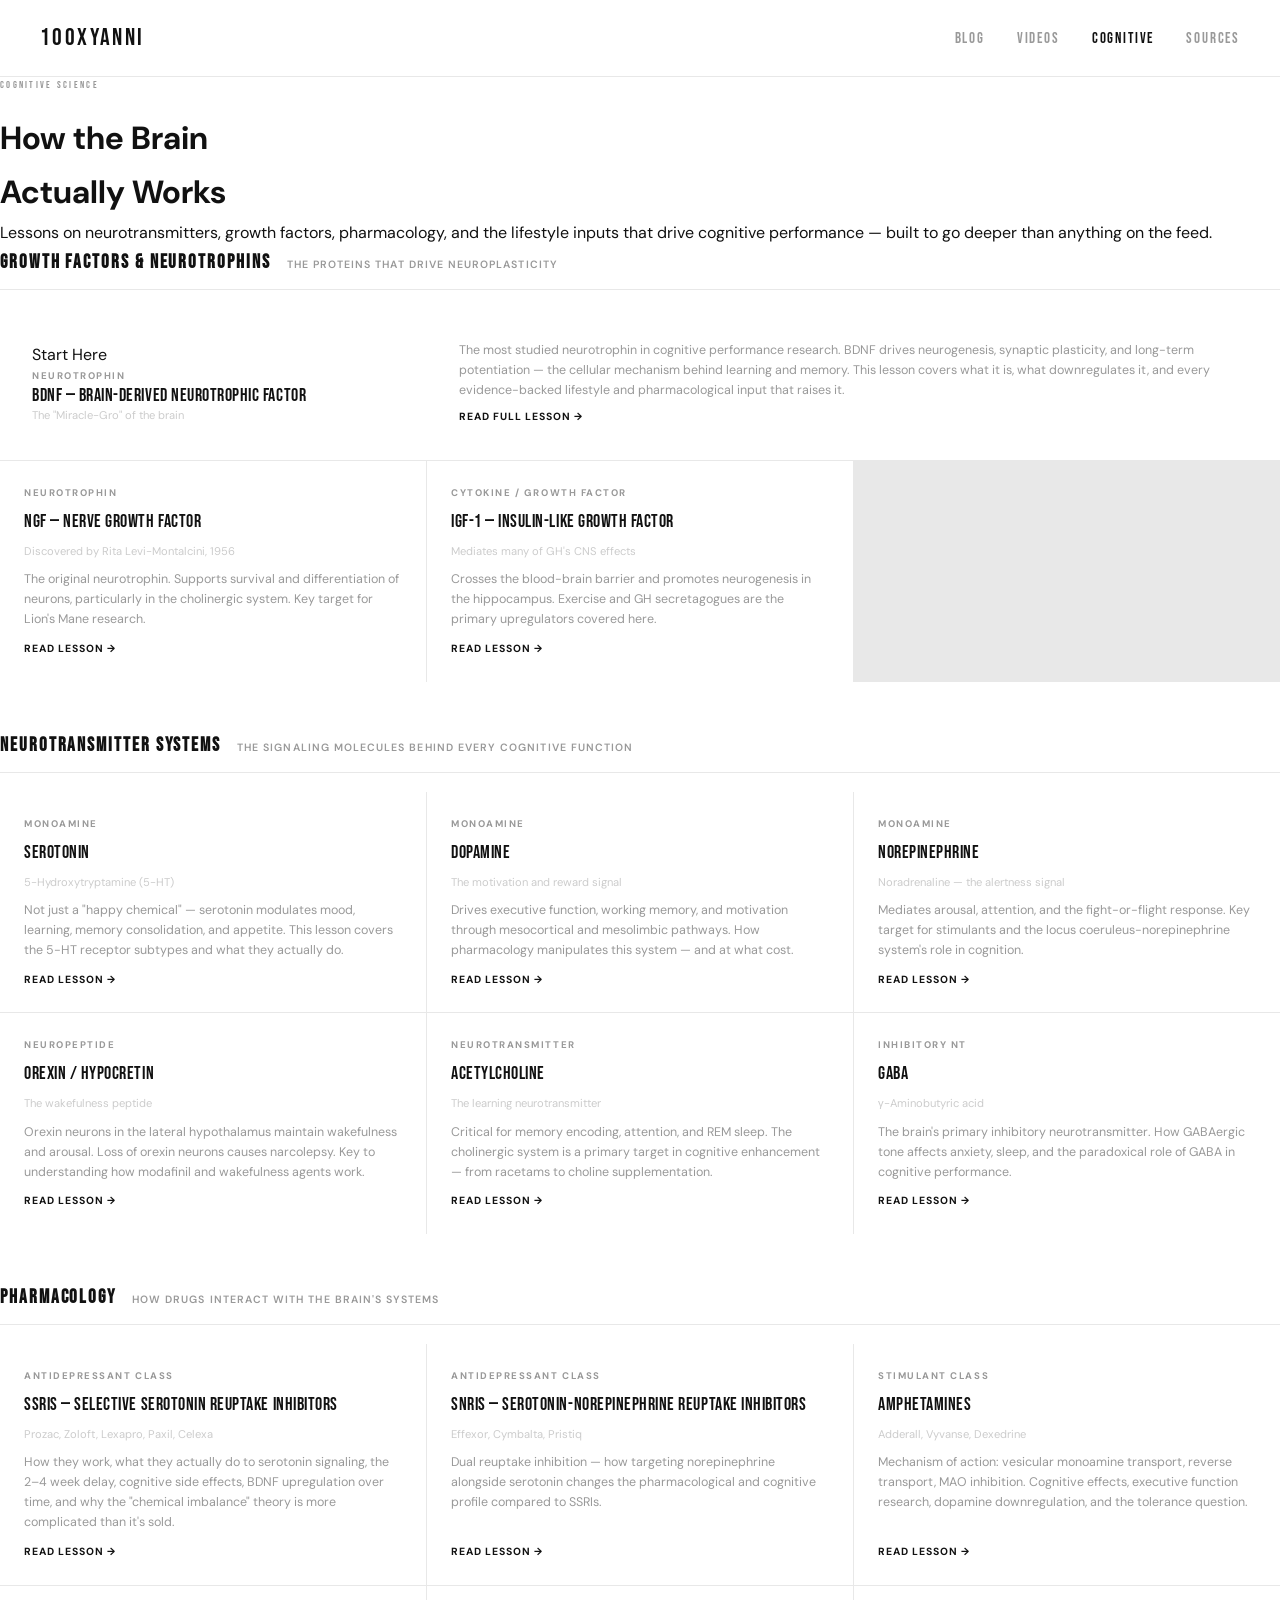
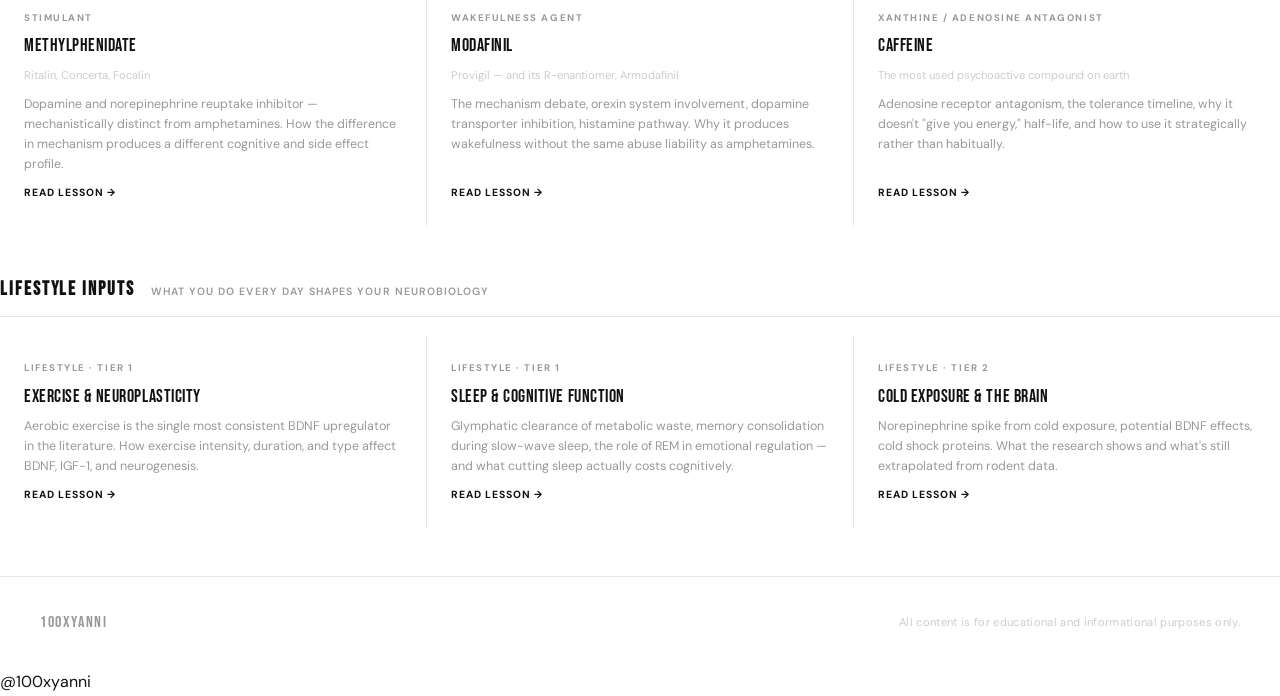
==== cognitive/index.html @ d6dee9c2 "initial site" ====
<!DOCTYPE html>
<html lang="en">
<head>
  <meta charset="UTF-8" />
  <meta name="viewport" content="width=device-width, initial-scale=1.0" />
  <title>Cognitive — 100X Yanni</title>
  <link rel="stylesheet" href="../assets/style.css" />
  
  
  <style>
    a,a:link,a:visited{color:inherit;text-decoration:none}
    .social-strip{display:flex;justify-content:flex-end;gap:12px;padding:10px 2.5rem;border-bottom:1px solid #e8e8e8;background:#fff}
    .s-btn{display:inline-flex;align-items:center;gap:5px;font-size:11px;font-weight:600;letter-spacing:.06em;color:#999;cursor:pointer;background:none;border:none;transition:color .15s;font-family:"DM Sans",sans-serif;text-decoration:none}
    .s-btn:hover{color:#111}
    .s-btn svg{width:13px;height:13px;flex-shrink:0}
    .nav-logo{font-family:"Bebas Neue",sans-serif!important;font-size:1.5rem;letter-spacing:.1em;color:#111!important;text-decoration:none!important}
    .nav-links a,.nav-links a:link,.nav-links a:visited{font-family:"Bebas Neue",sans-serif!important;font-size:.95rem;letter-spacing:.12em;text-transform:uppercase;color:#999!important;text-decoration:none!important;transition:color .15s}
    .nav-links a:hover,.nav-links a.active{color:#111!important}
    body{background:#fff;color:#111}
  </style>
</head>
<body>

  <nav>
    <a href="../index.html" class="nav-logo">100XYANNI</a>
    <ul class="nav-links">
      <li><a href="../blog/index.html">Blog</a></li>
      <li><a href="../videos.html">Videos</a></li>
      <li><a href="index.html" class="active">Cognitive</a></li>
      <li><a href="../sources.html">Sources</a></li>
    </ul>
  </nav>

  <div class="page-hero">
    <p class="section-label">Cognitive Science</p>
    <h1>How the Brain<br>Actually Works</h1>
    <p>Lessons on neurotransmitters, growth factors, pharmacology, and the lifestyle inputs that drive cognitive performance — built to go deeper than anything on the feed.</p>
  </div>

  <div class="cog-wrap">

    <!-- ── GROWTH FACTORS ── -->
    <div class="cog-category">
      <div class="cog-category-header">
        <h2>Growth Factors &amp; Neurotrophins</h2>
        <span>The proteins that drive neuroplasticity</span>
      </div>

      <div class="lesson-grid">

        <a href="bdnf.html" class="lesson-card featured">
          <div>
            <span class="featured-tag">Start Here</span>
            <div class="l-type">Neurotrophin</div>
            <div class="l-name">BDNF — Brain-Derived Neurotrophic Factor</div>
            <div class="l-aka">The "Miracle-Gro" of the brain</div>
          </div>
          <div>
            <p>The most studied neurotrophin in cognitive performance research. BDNF drives neurogenesis, synaptic plasticity, and long-term potentiation — the cellular mechanism behind learning and memory. This lesson covers what it is, what downregulates it, and every evidence-backed lifestyle and pharmacological input that raises it.</p>
            <span class="l-link">Read Full Lesson →</span>
          </div>
        </a>

        <a href="bdnf.html" class="lesson-card">
          <div class="l-type">Neurotrophin</div>
          <div class="l-name">NGF — Nerve Growth Factor</div>
          <div class="l-aka">Discovered by Rita Levi-Montalcini, 1956</div>
          <p>The original neurotrophin. Supports survival and differentiation of neurons, particularly in the cholinergic system. Key target for Lion's Mane research.</p>
          <span class="l-link">Read Lesson →</span>
        </a>

        <a href="bdnf.html" class="lesson-card">
          <div class="l-type">Cytokine / Growth Factor</div>
          <div class="l-name">IGF-1 — Insulin-Like Growth Factor</div>
          <div class="l-aka">Mediates many of GH's CNS effects</div>
          <p>Crosses the blood-brain barrier and promotes neurogenesis in the hippocampus. Exercise and GH secretagogues are the primary upregulators covered here.</p>
          <span class="l-link">Read Lesson →</span>
        </a>

      </div>
    </div>

    <!-- ── NEUROTRANSMITTERS ── -->
    <div class="cog-category">
      <div class="cog-category-header">
        <h2>Neurotransmitter Systems</h2>
        <span>The signaling molecules behind every cognitive function</span>
      </div>

      <div class="lesson-grid">

        <a href="ssri.html" class="lesson-card">
          <div class="l-type">Monoamine</div>
          <div class="l-name">Serotonin</div>
          <div class="l-aka">5-Hydroxytryptamine (5-HT)</div>
          <p>Not just a "happy chemical" — serotonin modulates mood, learning, memory consolidation, and appetite. This lesson covers the 5-HT receptor subtypes and what they actually do.</p>
          <span class="l-link">Read Lesson →</span>
        </a>

        <a href="amphetamines.html" class="lesson-card">
          <div class="l-type">Monoamine</div>
          <div class="l-name">Dopamine</div>
          <div class="l-aka">The motivation and reward signal</div>
          <p>Drives executive function, working memory, and motivation through mesocortical and mesolimbic pathways. How pharmacology manipulates this system — and at what cost.</p>
          <span class="l-link">Read Lesson →</span>
        </a>

        <a href="amphetamines.html" class="lesson-card">
          <div class="l-type">Monoamine</div>
          <div class="l-name">Norepinephrine</div>
          <div class="l-aka">Noradrenaline — the alertness signal</div>
          <p>Mediates arousal, attention, and the fight-or-flight response. Key target for stimulants and the locus coeruleus-norepinephrine system's role in cognition.</p>
          <span class="l-link">Read Lesson →</span>
        </a>

        <a href="wakefulness.html" class="lesson-card">
          <div class="l-type">Neuropeptide</div>
          <div class="l-name">Orexin / Hypocretin</div>
          <div class="l-aka">The wakefulness peptide</div>
          <p>Orexin neurons in the lateral hypothalamus maintain wakefulness and arousal. Loss of orexin neurons causes narcolepsy. Key to understanding how modafinil and wakefulness agents work.</p>
          <span class="l-link">Read Lesson →</span>
        </a>

        <a href="wakefulness.html" class="lesson-card">
          <div class="l-type">Neurotransmitter</div>
          <div class="l-name">Acetylcholine</div>
          <div class="l-aka">The learning neurotransmitter</div>
          <p>Critical for memory encoding, attention, and REM sleep. The cholinergic system is a primary target in cognitive enhancement — from racetams to choline supplementation.</p>
          <span class="l-link">Read Lesson →</span>
        </a>

        <a href="bdnf.html" class="lesson-card">
          <div class="l-type">Inhibitory NT</div>
          <div class="l-name">GABA</div>
          <div class="l-aka">γ-Aminobutyric acid</div>
          <p>The brain's primary inhibitory neurotransmitter. How GABAergic tone affects anxiety, sleep, and the paradoxical role of GABA in cognitive performance.</p>
          <span class="l-link">Read Lesson →</span>
        </a>

      </div>
    </div>

    <!-- ── PHARMACOLOGY ── -->
    <div class="cog-category">
      <div class="cog-category-header">
        <h2>Pharmacology</h2>
        <span>How drugs interact with the brain's systems</span>
      </div>

      <div class="lesson-grid">

        <a href="ssri.html" class="lesson-card">
          <div class="l-type">Antidepressant Class</div>
          <div class="l-name">SSRIs — Selective Serotonin Reuptake Inhibitors</div>
          <div class="l-aka">Prozac, Zoloft, Lexapro, Paxil, Celexa</div>
          <p>How they work, what they actually do to serotonin signaling, the 2–4 week delay, cognitive side effects, BDNF upregulation over time, and why the "chemical imbalance" theory is more complicated than it's sold.</p>
          <span class="l-link">Read Lesson →</span>
        </a>

        <a href="ssri.html" class="lesson-card">
          <div class="l-type">Antidepressant Class</div>
          <div class="l-name">SNRIs — Serotonin-Norepinephrine Reuptake Inhibitors</div>
          <div class="l-aka">Effexor, Cymbalta, Pristiq</div>
          <p>Dual reuptake inhibition — how targeting norepinephrine alongside serotonin changes the pharmacological and cognitive profile compared to SSRIs.</p>
          <span class="l-link">Read Lesson →</span>
        </a>

        <a href="amphetamines.html" class="lesson-card">
          <div class="l-type">Stimulant Class</div>
          <div class="l-name">Amphetamines</div>
          <div class="l-aka">Adderall, Vyvanse, Dexedrine</div>
          <p>Mechanism of action: vesicular monoamine transport, reverse transport, MAO inhibition. Cognitive effects, executive function research, dopamine downregulation, and the tolerance question.</p>
          <span class="l-link">Read Lesson →</span>
        </a>

        <a href="amphetamines.html" class="lesson-card">
          <div class="l-type">Stimulant</div>
          <div class="l-name">Methylphenidate</div>
          <div class="l-aka">Ritalin, Concerta, Focalin</div>
          <p>Dopamine and norepinephrine reuptake inhibitor — mechanistically distinct from amphetamines. How the difference in mechanism produces a different cognitive and side effect profile.</p>
          <span class="l-link">Read Lesson →</span>
        </a>

        <a href="wakefulness.html" class="lesson-card">
          <div class="l-type">Wakefulness Agent</div>
          <div class="l-name">Modafinil</div>
          <div class="l-aka">Provigil — and its R-enantiomer, Armodafinil</div>
          <p>The mechanism debate, orexin system involvement, dopamine transporter inhibition, histamine pathway. Why it produces wakefulness without the same abuse liability as amphetamines.</p>
          <span class="l-link">Read Lesson →</span>
        </a>

        <a href="wakefulness.html" class="lesson-card">
          <div class="l-type">Xanthine / Adenosine Antagonist</div>
          <div class="l-name">Caffeine</div>
          <div class="l-aka">The most used psychoactive compound on earth</div>
          <p>Adenosine receptor antagonism, the tolerance timeline, why it doesn't "give you energy," half-life, and how to use it strategically rather than habitually.</p>
          <span class="l-link">Read Lesson →</span>
        </a>

      </div>
    </div>

    <!-- ── LIFESTYLE ── -->
    <div class="cog-category">
      <div class="cog-category-header">
        <h2>Lifestyle Inputs</h2>
        <span>What you do every day shapes your neurobiology</span>
      </div>

      <div class="lesson-grid">

        <a href="bdnf.html" class="lesson-card">
          <div class="l-type">Lifestyle · Tier 1</div>
          <div class="l-name">Exercise &amp; Neuroplasticity</div>
          <p>Aerobic exercise is the single most consistent BDNF upregulator in the literature. How exercise intensity, duration, and type affect BDNF, IGF-1, and neurogenesis.</p>
          <span class="l-link">Read Lesson →</span>
        </a>

        <a href="bdnf.html" class="lesson-card">
          <div class="l-type">Lifestyle · Tier 1</div>
          <div class="l-name">Sleep &amp; Cognitive Function</div>
          <p>Glymphatic clearance of metabolic waste, memory consolidation during slow-wave sleep, the role of REM in emotional regulation — and what cutting sleep actually costs cognitively.</p>
          <span class="l-link">Read Lesson →</span>
        </a>

        <a href="bdnf.html" class="lesson-card">
          <div class="l-type">Lifestyle · Tier 2</div>
          <div class="l-name">Cold Exposure &amp; the Brain</div>
          <p>Norepinephrine spike from cold exposure, potential BDNF effects, cold shock proteins. What the research shows and what's still extrapolated from rodent data.</p>
          <span class="l-link">Read Lesson →</span>
        </a>

      </div>
    </div>

  </div>

  <footer>
    <span class="footer-logo">100XYANNI</span>
    <span class="footer-note">All content is for educational and informational purposes only.</span>
  </footer>

  <div class="corner-tag">@100xyanni</div>

</body>
</html>
---- assets/style.css ----
@import url('https://fonts.googleapis.com/css2?family=Bebas+Neue&family=DM+Sans:opsz,wght@9..40,400;9..40,500;9..40,600&display=swap');

:root {
  --bg:     #ffffff;
  --bg2:    #fafafa;
  --bg3:    #f5f5f5;
  --text:   #111111;
  --muted:  #999999;
  --border: #e8e8e8;
  --blue:   #0066cc;
}

* { margin: 0; padding: 0; box-sizing: border-box; }
html { font-size: 16px; scroll-behavior: smooth; }

body {
  background: var(--bg);
  color: var(--text);
  font-family: 'DM Sans', sans-serif;
  line-height: 1.7;
  -webkit-font-smoothing: antialiased;
}

a, a:link, a:visited { color: inherit; text-decoration: none; }
a:hover { text-decoration: none; }
img { display: block; max-width: 100%; }

/* ── SOCIAL STRIP ── */
.social-strip {
  display: flex;
  justify-content: flex-end;
  gap: 12px;
  padding: 10px 2.5rem;
  border-bottom: 1px solid var(--border);
  background: var(--bg);
}

.s-btn {
  display: inline-flex;
  align-items: center;
  gap: 5px;
  font-size: 11px;
  font-weight: 600;
  letter-spacing: 0.06em;
  color: var(--muted);
  cursor: pointer;
  background: none;
  border: none;
  transition: color 0.15s;
  font-family: 'DM Sans', sans-serif;
}

.s-btn:hover { color: var(--text); }
.s-btn svg { width: 13px; height: 13px; flex-shrink: 0; }

/* ── NAV ── */
nav {
  display: flex;
  align-items: center;
  justify-content: space-between;
  padding: 1.1rem 2.5rem;
  border-bottom: 1px solid var(--border);
  position: sticky;
  top: 0;
  background: var(--bg);
  z-index: 100;
}

.nav-logo {
  font-family: 'Bebas Neue', sans-serif;
  font-size: 1.5rem;
  letter-spacing: 0.1em;
  color: var(--text);
  text-decoration: none;
}

.nav-links {
  display: flex;
  gap: 2rem;
  list-style: none;
}

.nav-links a,
.nav-links a:link,
.nav-links a:visited {
  font-family: 'Bebas Neue', sans-serif;
  font-size: 0.95rem;
  letter-spacing: 0.12em;
  text-transform: uppercase;
  color: var(--muted);
  text-decoration: none;
  transition: color 0.15s;
}

.nav-links a:hover,
.nav-links a.active { color: var(--text); }

/* ── FOOTER ── */
footer {
  border-top: 1px solid var(--border);
  padding: 2rem 2.5rem;
  display: flex;
  align-items: center;
  justify-content: space-between;
  margin-top: 0;
}

.footer-logo {
  font-family: 'Bebas Neue', sans-serif;
  font-size: 1rem;
  letter-spacing: 0.1em;
  color: var(--muted);
}

.footer-note {
  font-size: 0.7rem;
  color: #ccc;
  letter-spacing: 0.03em;
}

/* ── SECTION LABEL ── */
.section-label {
  font-family: 'Bebas Neue', sans-serif;
  font-size: 0.65rem;
  letter-spacing: 0.22em;
  color: var(--muted);
  text-transform: uppercase;
  margin-bottom: 1rem;
}

/* ── TAGS ── */
.tag {
  display: inline-block;
  font-size: 0.62rem;
  font-weight: 600;
  letter-spacing: 0.08em;
  text-transform: uppercase;
  padding: 0.2rem 0.6rem;
  border: 1px solid var(--border);
  color: var(--muted);
}

/* ── GRIDS ── */
.grid-2 { display: grid; grid-template-columns: repeat(2, 1fr); gap: 1px; background: var(--border); }
.grid-3 { display: grid; grid-template-columns: repeat(3, 1fr); gap: 1px; background: var(--border); }

@media (max-width: 900px) { .grid-3 { grid-template-columns: repeat(2, 1fr); } }
@media (max-width: 640px) {
  .grid-2, .grid-3 { grid-template-columns: 1fr; }
  nav { padding: 1rem 1.2rem; }
  .nav-links { gap: 1rem; }
}

/* ── POST CARD ── */
.post-card {
  background: var(--bg);
  padding: 1.6rem;
  display: flex;
  flex-direction: column;
  gap: 0.8rem;
  transition: background 0.15s;
  cursor: pointer;
}

.post-card:hover { background: var(--bg2); }

.post-card .card-meta {
  display: flex;
  align-items: center;
  gap: 0.8rem;
  font-size: 0.7rem;
  color: var(--muted);
}

.post-card h3 {
  font-family: 'Bebas Neue', sans-serif;
  font-size: 1.1rem;
  letter-spacing: 0.03em;
  line-height: 1.25;
  color: var(--text);
}

.post-card p {
  font-size: 0.82rem;
  color: var(--muted);
  line-height: 1.6;
}

.post-card .read-link {
  font-size: 0.68rem;
  font-weight: 600;
  letter-spacing: 0.1em;
  text-transform: uppercase;
  color: var(--muted);
  margin-top: auto;
}

/* ── VIDEO CARD ── */
.video-card {
  background: var(--bg);
  display: flex;
  flex-direction: column;
  gap: 0;
}

.video-card .embed-wrap {
  position: relative;
  padding-bottom: 56.25%;
  background: var(--bg3);
  border-bottom: 1px solid var(--border);
}

.video-card .embed-wrap iframe {
  position: absolute;
  inset: 0;
  width: 100%;
  height: 100%;
  border: none;
}

.video-card .vid-info { padding: 1.2rem; }

.video-card h3 {
  font-family: 'Bebas Neue', sans-serif;
  font-size: 1rem;
  letter-spacing: 0.03em;
  color: var(--text);
  line-height: 1.25;
  margin-bottom: 4px;
}

.video-card .card-meta {
  font-size: 0.7rem;
  color: var(--muted);
}

/* ── COMPOUND CARD ── */
.compound-card {
  background: var(--bg);
  padding: 1.6rem;
  display: flex;
  flex-direction: column;
  gap: 0.6rem;
  transition: background 0.15s;
  cursor: pointer;
}

.compound-card:hover { background: var(--bg2); }

.compound-card .compound-name {
  font-family: 'Bebas Neue', sans-serif;
  font-size: 1.35rem;
  letter-spacing: 0.04em;
  color: var(--text);
}

.compound-card p {
  font-size: 0.78rem;
  color: var(--muted);
  line-height: 1.55;
}

/* ── SOURCE ROW ── */
.source-group { margin-bottom: 2.5rem; }

.source-group-title {
  font-family: 'Bebas Neue', sans-serif;
  font-size: 0.75rem;
  letter-spacing: 0.18em;
  color: var(--muted);
  text-transform: uppercase;
  margin-bottom: 0;
  padding: 0.6rem 0;
  border-bottom: 1px solid var(--border);
}

.source-item {
  display: flex;
  justify-content: space-between;
  align-items: flex-start;
  gap: 1.5rem;
  padding: 0.9rem 0;
  border-bottom: 1px solid var(--border);
  font-size: 0.83rem;
}

.source-item .source-title { color: var(--text); flex: 1; line-height: 1.5; }
.source-item .source-journal { font-size: 0.7rem; color: var(--muted); margin-top: 2px; }

.source-item a {
  font-size: 0.65rem;
  font-weight: 700;
  letter-spacing: 0.1em;
  text-transform: uppercase;
  color: var(--blue);
  white-space: nowrap;
  flex-shrink: 0;
  padding-top: 3px;
}

.source-item a:hover { text-decoration: underline; }

/* ── PAGE WRAPPER ── */
.page-wrap { max-width: 1100px; margin: 0 auto; padding: 3.5rem 2.5rem; }
.page-wrap.narrow { max-width: 720px; padding: 3.5rem 2rem; }

/* ── POST BODY ── */
.post-back {
  display: inline-flex;
  align-items: center;
  gap: 0.4rem;
  font-size: 0.7rem;
  font-weight: 600;
  letter-spacing: 0.1em;
  text-transform: uppercase;
  color: var(--muted);
  margin-bottom: 2rem;
  transition: color 0.15s;
}

.post-back:hover { color: var(--text); }

.post-body h2 {
  font-family: 'Bebas Neue', sans-serif;
  font-size: 1rem;
  letter-spacing: 0.12em;
  color: var(--text);
  margin: 2.2rem 0 0.7rem;
  padding-bottom: 0.5rem;
  border-bottom: 1px solid var(--border);
}

.post-body h3 {
  font-size: 0.9rem;
  font-weight: 600;
  color: var(--text);
  margin: 1.5rem 0 0.5rem;
}

.post-body p {
  font-size: 0.92rem;
  color: #444;
  line-height: 1.85;
  margin-bottom: 1rem;
}

.key-box {
  background: var(--bg2);
  border: 1px solid var(--border);
  border-left: 2px solid var(--text);
  padding: 1rem 1.3rem;
  margin: 1.5rem 0;
}

.key-box .key-label {
  font-size: 0.62rem;
  font-weight: 700;
  letter-spacing: 0.16em;
  text-transform: uppercase;
  color: var(--text);
  margin-bottom: 0.4rem;
}

.key-box p { font-size: 0.85rem; color: #666; margin: 0; line-height: 1.65; }

.warn-box {
  background: var(--bg2);
  border: 1px solid var(--border);
  border-left: 2px solid #999;
  padding: 1rem 1.3rem;
  margin: 1.5rem 0;
}

.warn-box .warn-label {
  font-size: 0.62rem;
  font-weight: 700;
  letter-spacing: 0.16em;
  text-transform: uppercase;
  color: #999;
  margin-bottom: 0.4rem;
}

.warn-box p { font-size: 0.85rem; color: #666; margin: 0; line-height: 1.65; }

.video-callout {
  display: flex;
  align-items: center;
  gap: 0.8rem;
  background: var(--bg2);
  border: 1px solid var(--border);
  padding: 0.9rem 1.2rem;
  margin-bottom: 2.5rem;
  font-size: 0.85rem;
  color: var(--muted);
}

.video-callout a { color: var(--text); font-weight: 600; text-decoration: underline; }

.cite { color: var(--blue); font-size: 0.78em; vertical-align: super; font-weight: 600; }

.references { margin-top: 2.5rem; padding-top: 1.5rem; border-top: 1px solid var(--border); }
.references h2 { font-family: 'Bebas Neue', sans-serif; font-size: 0.75rem; letter-spacing: 0.18em; color: var(--muted); margin-bottom: 0.8rem; }
.references ol { list-style: decimal; padding-left: 1.3rem; }
.references ol li { font-size: 0.74rem; color: #999; line-height: 1.6; margin-bottom: 0.4rem; }
.references ol li a { color: var(--blue); }
.references ol li a:hover { text-decoration: underline; }

/* ── DRUG TABLE ── */
.drug-table { width: 100%; border-collapse: collapse; margin: 1.2rem 0; font-size: 0.8rem; }
.drug-table th { font-family: 'Bebas Neue', sans-serif; font-size: 0.65rem; letter-spacing: 0.14em; text-transform: uppercase; color: var(--muted); text-align: left; padding: 0.5rem 0.8rem; border-bottom: 1px solid var(--border); }
.drug-table td { color: #444; padding: 0.7rem 0.8rem; border-bottom: 1px solid var(--border); line-height: 1.5; vertical-align: top; }
.drug-table tr:hover td { background: var(--bg2); }
.drug-name { color: var(--text); font-weight: 600; }

/* ── LESSON LAYOUT ── */
.lesson-wrap { display: grid; grid-template-columns: 200px 1fr; max-width: 1000px; margin: 0 auto; padding: 0 2.5rem; align-items: start; }
.lesson-toc { position: sticky; top: 5rem; padding: 3rem 2rem 3rem 0; border-right: 1px solid var(--border); }
.toc-label { font-family: 'Bebas Neue', sans-serif; font-size: 0.62rem; letter-spacing: 0.2em; color: var(--muted); margin-bottom: 1rem; }
.toc-list { list-style: none; }
.toc-list a, .toc-list a:link, .toc-list a:visited { font-size: 0.76rem; color: var(--muted); padding: 0.3rem 0.7rem; display: block; border-left: 1px solid transparent; transition: all 0.15s; text-decoration: none; }
.toc-list a:hover { color: var(--text); border-left-color: #ccc; }
.toc-list a.active { color: var(--text); border-left-color: var(--text); }
.lesson-body { padding: 3rem 0 4rem 2.5rem; }
.lesson-header { margin-bottom: 2.5rem; padding-bottom: 2rem; border-bottom: 1px solid var(--border); }
.lesson-header h1 { font-family: 'Bebas Neue', sans-serif; font-size: clamp(2rem, 5vw, 3.2rem); letter-spacing: 0.04em; line-height: 0.95; color: var(--text); margin-bottom: 0.5rem; }
.lesson-header .subtitle { font-family: 'Bebas Neue', sans-serif; font-size: 0.95rem; letter-spacing: 0.06em; color: var(--muted); margin-bottom: 1rem; }
.lesson-meta { display: flex; gap: 1rem; font-size: 0.7rem; color: var(--muted); letter-spacing: 0.04em; flex-wrap: wrap; }
.lesson-section { margin-bottom: 3rem; scroll-margin-top: 5rem; }
.lesson-section h2 { font-family: 'Bebas Neue', sans-serif; font-size: 1.05rem; letter-spacing: 0.12em; color: var(--text); margin-bottom: 1rem; padding-bottom: 0.5rem; border-bottom: 1px solid var(--border); }
.lesson-section h3 { font-size: 0.88rem; font-weight: 600; color: var(--text); margin: 1.5rem 0 0.5rem; }
.lesson-section p { font-size: 0.9rem; color: #444; line-height: 1.85; margin-bottom: 1rem; }

/* upregulator grid */
.upregulator-grid { display: grid; grid-template-columns: 1fr 1fr; gap: 1px; background: var(--border); margin: 1.2rem 0; }
.upreg-card { background: var(--bg); padding: 1.1rem; display: flex; flex-direction: column; gap: 0.4rem; }
.upreg-card .upreg-header { display: flex; align-items: center; justify-content: space-between; gap: 0.5rem; }
.upreg-card .upreg-name { font-size: 0.85rem; font-weight: 600; color: var(--text); }
.upreg-card .upreg-tier { font-size: 0.58rem; font-weight: 700; letter-spacing: 0.1em; text-transform: uppercase; padding: 0.15rem 0.5rem; flex-shrink: 0; }
.tier-1 { background: var(--text); color: var(--bg); }
.tier-2 { background: var(--bg3); color: var(--muted); border: 1px solid var(--border); }
.upreg-card p { font-size: 0.76rem; color: var(--muted); line-height: 1.55; margin: 0; }

/* compare grid */
.compare-grid { display: grid; grid-template-columns: 1fr 1fr; gap: 1px; background: var(--border); margin: 1.2rem 0; }
.compare-card { background: var(--bg); padding: 1.2rem; }
.compare-card h4 { font-family: 'Bebas Neue', sans-serif; font-size: 0.9rem; letter-spacing: 0.08em; color: var(--text); margin-bottom: 0.7rem; padding-bottom: 0.4rem; border-bottom: 1px solid var(--border); }
.compare-card ul { list-style: none; }
.compare-card ul li { font-size: 0.76rem; color: var(--muted); padding: 0.28rem 0; border-bottom: 1px solid var(--border); line-height: 1.5; }
.compare-card ul li:last-child { border-bottom: none; }

/* cognitive hub */
.lesson-grid { display: grid; grid-template-columns: repeat(3, 1fr); gap: 1px; background: var(--border); }
.lesson-card { background: var(--bg); padding: 1.5rem; display: flex; flex-direction: column; gap: 0.6rem; transition: background 0.15s; cursor: pointer; }
.lesson-card:hover { background: var(--bg2); }
.lesson-card.featured { grid-column: span 3; display: grid; grid-template-columns: 1fr 2fr; gap: 2rem; align-items: start; padding: 2rem; }
.lesson-card .l-type { font-size: 0.6rem; font-weight: 700; letter-spacing: 0.16em; text-transform: uppercase; color: var(--muted); }
.lesson-card .l-name { font-family: 'Bebas Neue', sans-serif; font-size: 1.1rem; letter-spacing: 0.03em; color: var(--text); line-height: 1.2; }
.lesson-card .l-aka { font-size: 0.7rem; color: #ccc; }
.lesson-card p { font-size: 0.78rem; color: var(--muted); line-height: 1.6; flex: 1; }
.lesson-card .l-link { font-size: 0.65rem; font-weight: 700; letter-spacing: 0.1em; text-transform: uppercase; color: var(--text); margin-top: auto; }

@media (max-width: 800px) {
  .lesson-wrap { grid-template-columns: 1fr; padding: 0 1.2rem; }
  .lesson-toc { display: none; }
  .lesson-body { padding: 2rem 0; }
  .upregulator-grid, .compare-grid { grid-template-columns: 1fr; }
  .lesson-grid { grid-template-columns: 1fr; }
  .lesson-card.featured { grid-column: span 1; grid-template-columns: 1fr; }
}

.section-break { border: none; border-top: 1px solid var(--border); margin: 2.5rem 0; }

/* cognitive category */
.cog-category { margin-bottom: 3rem; }
.cog-category-header { display: flex; align-items: baseline; gap: 1rem; margin-bottom: 1.2rem; padding-bottom: 0.6rem; border-bottom: 1px solid var(--border); }
.cog-category-header h2 { font-family: 'Bebas Neue', sans-serif; font-size: 1.2rem; letter-spacing: 0.1em; color: var(--text); }
.cog-category-header span { font-size: 0.66rem; font-weight: 600; letter-spacing: 0.1em; text-transform: uppercase; color: var(--muted); }
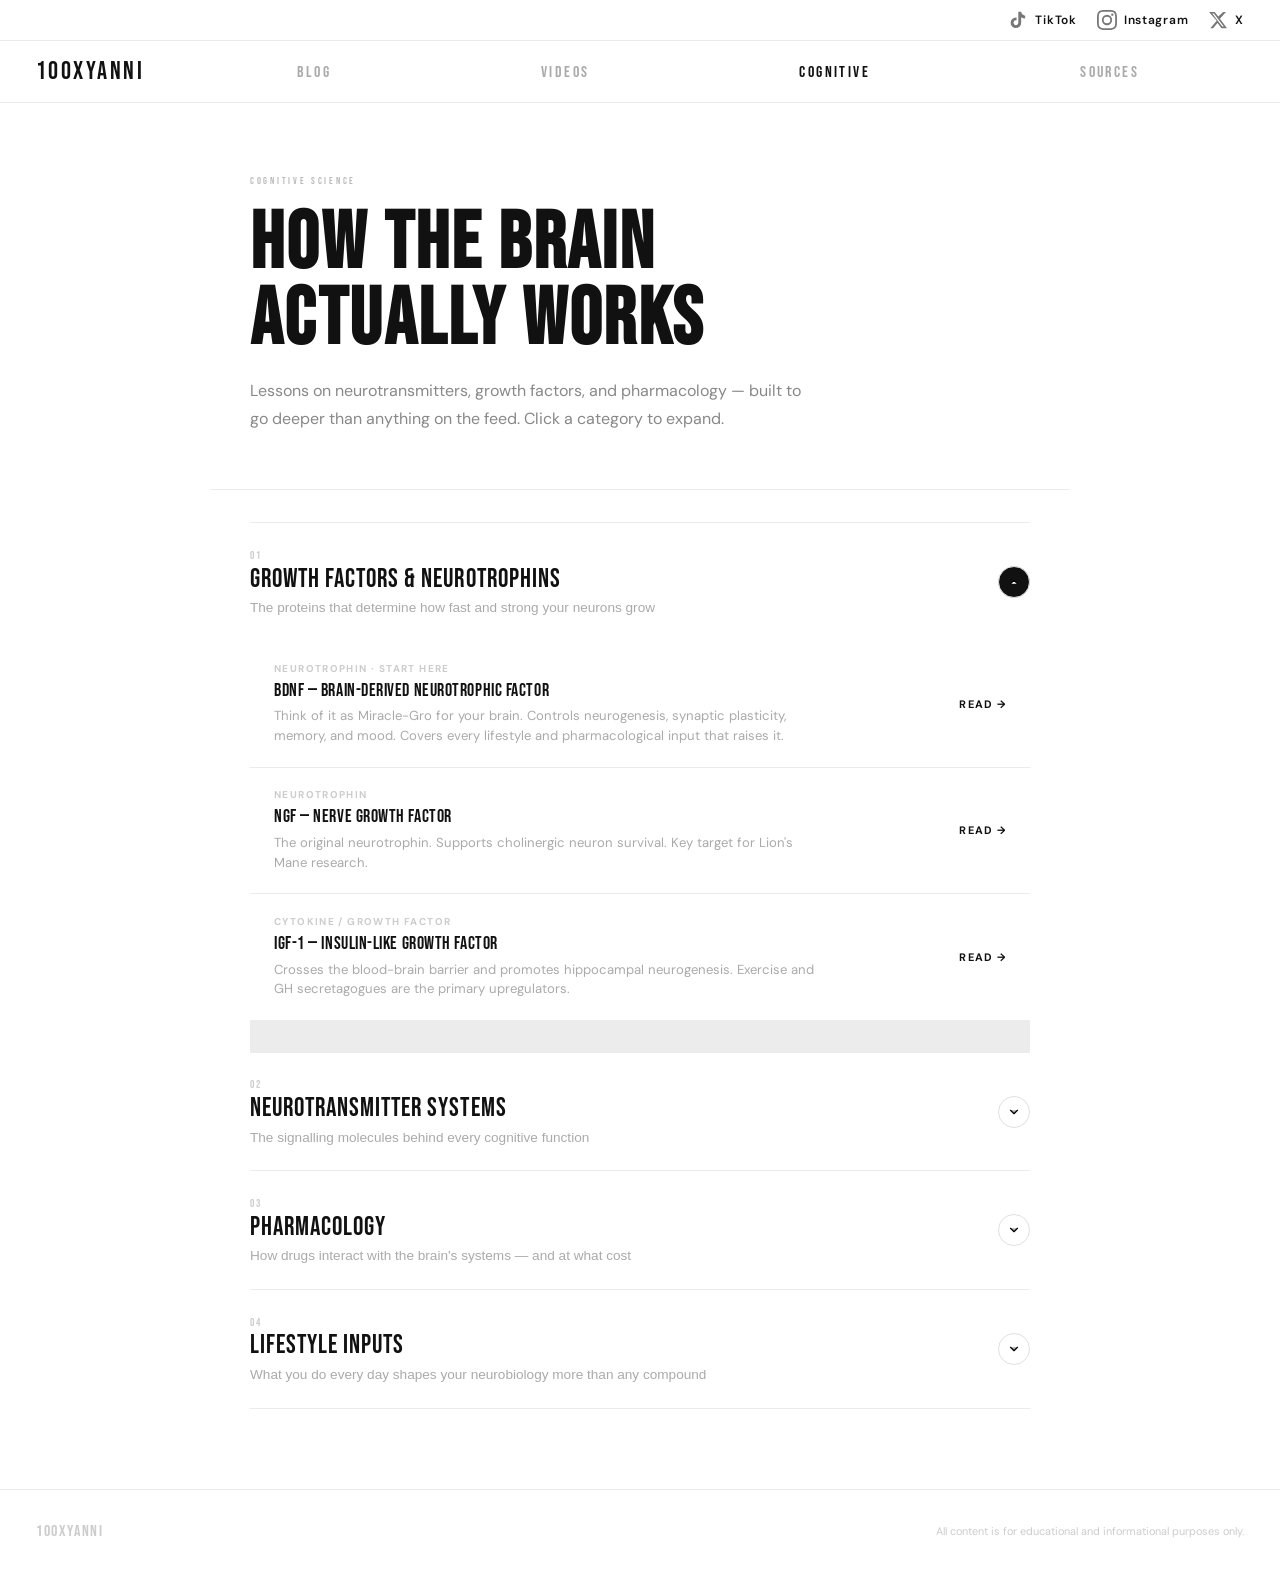
==== commit 54cc6b8e: "cognitive hub accordion, clean layout" ====
--- a/cognitive/index.html
+++ b/cognitive/index.html
@@ -4,23 +4,111 @@
   <meta charset="UTF-8" />
   <meta name="viewport" content="width=device-width, initial-scale=1.0" />
   <title>Cognitive — 100X Yanni</title>
-  <link rel="stylesheet" href="../assets/style.css" />
-  
-  
+  <link rel="preconnect" href="https://fonts.googleapis.com" />
+  <link rel="preconnect" href="https://fonts.gstatic.com" crossorigin />
+  <link href="https://fonts.googleapis.com/css2?family=Bebas+Neue&family=DM+Sans:wght@400;500;600&display=swap" rel="stylesheet" />
   <style>
-    a,a:link,a:visited{color:inherit;text-decoration:none}
-    .social-strip{display:flex;justify-content:flex-end;gap:12px;padding:10px 2.5rem;border-bottom:1px solid #e8e8e8;background:#fff}
-    .s-btn{display:inline-flex;align-items:center;gap:5px;font-size:11px;font-weight:600;letter-spacing:.06em;color:#999;cursor:pointer;background:none;border:none;transition:color .15s;font-family:"DM Sans",sans-serif;text-decoration:none}
-    .s-btn:hover{color:#111}
-    .s-btn svg{width:13px;height:13px;flex-shrink:0}
-    .nav-logo{font-family:"Bebas Neue",sans-serif!important;font-size:1.5rem;letter-spacing:.1em;color:#111!important;text-decoration:none!important}
-    .nav-links a,.nav-links a:link,.nav-links a:visited{font-family:"Bebas Neue",sans-serif!important;font-size:.95rem;letter-spacing:.12em;text-transform:uppercase;color:#999!important;text-decoration:none!important;transition:color .15s}
-    .nav-links a:hover,.nav-links a.active{color:#111!important}
-    body{background:#fff;color:#111}
+    *, *::before, *::after { box-sizing: border-box; margin: 0; padding: 0; }
+    body { background: #fff; color: #111; font-family: 'DM Sans', sans-serif; -webkit-font-smoothing: antialiased; }
+    a, a:link, a:visited { color: inherit; text-decoration: none; }
+
+    /* SOCIAL */
+    .social-strip { display:flex; justify-content:flex-end; align-items:center; gap:20px; padding:10px 36px; background:#fff; border-bottom:1px solid #ececec; }
+    .soc-btn { display:inline-flex; align-items:center; gap:7px; font-family:'DM Sans',sans-serif; font-size:12px; font-weight:600; letter-spacing:.06em; color:#777; text-decoration:none; transition:color .15s; }
+    .soc-btn:hover { color:#111; }
+    .soc-btn svg { width:20px; height:20px; fill:#777; flex-shrink:0; display:block; transition:fill .15s; }
+    .soc-btn:hover svg { fill:#111; }
+
+    /* NAV */
+    nav { display:flex; align-items:center; padding:0 36px; border-bottom:1px solid #ececec; position:sticky; top:0; background:#fff; z-index:100; height:62px; }
+    .nav-logo { font-family:'Bebas Neue',sans-serif; font-size:1.55rem; letter-spacing:.1em; color:#111; white-space:nowrap; margin-right:3rem; }
+    .nav-links { display:flex; flex:1; justify-content:space-around; list-style:none; align-items:center; }
+    .nav-links a { font-family:'Bebas Neue',sans-serif; font-size:1rem; letter-spacing:.15em; color:#aaa; transition:color .15s; }
+    .nav-links a:hover, .nav-links a.active { color:#111; }
+
+    /* HERO */
+    .hero { max-width: 860px; margin: 0 auto; padding: 4.5rem 2.5rem 3.5rem; border-bottom: 1px solid #ececec; }
+    .eyebrow { font-family:'Bebas Neue',sans-serif; font-size:.65rem; letter-spacing:.26em; color:#bbb; margin-bottom:1.2rem; }
+    .hero h1 { font-family:'Bebas Neue',sans-serif; font-size:clamp(3rem,7vw,5rem); letter-spacing:.03em; line-height:.95; color:#111; margin-bottom:1.2rem; }
+    .hero p { font-size:1rem; color:#888; line-height:1.75; max-width:560px; }
+
+    /* ACCORDION WRAP */
+    .acc-wrap { max-width: 860px; margin: 0 auto; padding: 2rem 2.5rem 5rem; }
+
+    /* ACCORDION ITEM */
+    .acc-item { border-bottom: 1px solid #ececec; }
+    .acc-item:first-child { border-top: 1px solid #ececec; }
+
+    .acc-trigger {
+      display: flex; align-items: center; justify-content: space-between;
+      padding: 1.6rem 0; cursor: pointer; width: 100%;
+      background: none; border: none; text-align: left; gap: 1rem;
+      transition: opacity .15s;
+    }
+    .acc-trigger:hover { opacity: .7; }
+
+    .acc-left { display: flex; flex-direction: column; gap: .3rem; }
+    .acc-num { font-family:'Bebas Neue',sans-serif; font-size:.68rem; letter-spacing:.2em; color:#ccc; }
+    .acc-title { font-family:'Bebas Neue',sans-serif; font-size:1.6rem; letter-spacing:.04em; color:#111; line-height:1; }
+    .acc-sub { font-size:.85rem; color:#aaa; margin-top:.2rem; }
+
+    .acc-arrow {
+      width: 32px; height: 32px; flex-shrink: 0; border: 1px solid #e0e0e0;
+      border-radius: 50%; display: flex; align-items: center; justify-content: center;
+      transition: transform .25s, background .15s;
+    }
+    .acc-arrow svg { width: 14px; height: 14px; fill: #aaa; }
+    .acc-item.open .acc-arrow { transform: rotate(180deg); background: #111; }
+    .acc-item.open .acc-arrow svg { fill: #fff; }
+
+    /* ACCORDION BODY */
+    .acc-body { max-height: 0; overflow: hidden; transition: max-height .35s ease; }
+    .acc-item.open .acc-body { max-height: 1200px; }
+
+    /* LESSON LIST inside accordion */
+    .lesson-list { padding: 0 0 2rem; display: flex; flex-direction: column; gap: 1px; background: #ececec; }
+    .lesson-row {
+      display: flex; align-items: center; justify-content: space-between;
+      gap: 1.5rem; padding: 1.3rem 1.5rem; background: #fff;
+      transition: background .15s; cursor: pointer;
+    }
+    .lesson-row:hover { background: #fafafa; }
+    .lesson-row-left { display: flex; flex-direction: column; gap: .3rem; }
+    .lesson-type { font-size:.62rem; font-weight:700; letter-spacing:.14em; text-transform:uppercase; color:#ccc; }
+    .lesson-name { font-family:'Bebas Neue',sans-serif; font-size:1.15rem; letter-spacing:.03em; color:#111; line-height:1.2; }
+    .lesson-desc { font-size:.82rem; color:#aaa; line-height:1.5; max-width:540px; }
+    .lesson-cta { font-size:.68rem; font-weight:700; letter-spacing:.1em; text-transform:uppercase; color:#111; white-space:nowrap; flex-shrink:0; }
+
+    /* FOOTER */
+    footer { padding:2rem 36px; display:flex; align-items:center; justify-content:space-between; border-top:1px solid #ececec; }
+    .f-logo { font-family:'Bebas Neue',sans-serif; font-size:1rem; letter-spacing:.1em; color:#ccc; }
+    .f-note { font-size:.68rem; color:#ccc; }
+
+    @media (max-width:640px) {
+      nav { padding:0 16px; }
+      .nav-logo { margin-right:1rem; }
+      .social-strip { padding:10px 16px; }
+      .hero, .acc-wrap { padding-left:1.2rem; padding-right:1.2rem; }
+      .acc-title { font-size:1.3rem; }
+    }
   </style>
 </head>
 <body>
 
+  <!-- SOCIAL -->
+  <div class="social-strip">
+    <a href="https://www.tiktok.com/@yannijereissati" target="_blank" rel="noopener" class="soc-btn">
+      <svg viewBox="0 0 24 24"><path d="M19.59 6.69a4.83 4.83 0 0 1-3.77-4.25V2h-3.45v13.67a2.89 2.89 0 0 1-2.88 2.5 2.89 2.89 0 0 1-2.89-2.89 2.89 2.89 0 0 1 2.89-2.89c.28 0 .54.04.79.1V9.01a6.32 6.32 0 0 0-.79-.05 6.34 6.34 0 0 0-6.34 6.34 6.34 6.34 0 0 0 6.34 6.34 6.34 6.34 0 0 0 6.33-6.34V8.75a8.16 8.16 0 0 0 4.77 1.52V6.82a4.85 4.85 0 0 1-1-.13z"/></svg>TikTok
+    </a>
+    <a href="https://www.instagram.com/100xyanni" target="_blank" rel="noopener" class="soc-btn">
+      <svg viewBox="0 0 24 24"><path d="M12 2.163c3.204 0 3.584.012 4.85.07 3.252.148 4.771 1.691 4.919 4.919.058 1.265.069 1.645.069 4.849 0 3.205-.012 3.584-.069 4.849-.149 3.225-1.664 4.771-4.919 4.919-1.266.058-1.644.07-4.85.07-3.204 0-3.584-.012-4.849-.07-3.26-.149-4.771-1.699-4.919-4.92-.058-1.265-.07-1.644-.07-4.849 0-3.204.013-3.583.07-4.849.149-3.227 1.664-4.771 4.919-4.919 1.266-.057 1.645-.069 4.849-.069zM12 0C8.741 0 8.333.014 7.053.072 2.695.272.273 2.69.073 7.052.014 8.333 0 8.741 0 12c0 3.259.014 3.668.072 4.948.2 4.358 2.618 6.78 6.98 6.98C8.333 23.986 8.741 24 12 24c3.259 0 3.668-.014 4.948-.072 4.354-.2 6.782-2.618 6.979-6.98.059-1.28.073-1.689.073-4.948 0-3.259-.014-3.667-.072-4.947-.196-4.354-2.617-6.78-6.979-6.98C15.668.014 15.259 0 12 0zm0 5.838a6.162 6.162 0 1 0 0 12.324 6.162 6.162 0 0 0 0-12.324zM12 16a4 4 0 1 1 0-8 4 4 0 0 1 0 8zm6.406-11.845a1.44 1.44 0 1 0 0 2.881 1.44 1.44 0 0 0 0-2.881z"/></svg>Instagram
+    </a>
+    <a href="https://www.twitter.com/100xyanni" target="_blank" rel="noopener" class="soc-btn">
+      <svg viewBox="0 0 24 24"><path d="M18.244 2.25h3.308l-7.227 8.26 8.502 11.24H16.17l-4.714-6.231-5.401 6.231H2.748l7.73-8.835L1.254 2.25H8.08l4.259 5.63L18.244 2.25zm-1.161 17.52h1.833L7.084 4.126H5.117L17.083 19.77z"/></svg>X
+    </a>
+  </div>
+
+  <!-- NAV -->
   <nav>
     <a href="../index.html" class="nav-logo">100XYANNI</a>
     <ul class="nav-links">
@@ -31,216 +119,243 @@
     </ul>
   </nav>
 
-  <div class="page-hero">
-    <p class="section-label">Cognitive Science</p>
+  <!-- HERO -->
+  <div class="hero">
+    <div class="eyebrow">Cognitive Science</div>
     <h1>How the Brain<br>Actually Works</h1>
-    <p>Lessons on neurotransmitters, growth factors, pharmacology, and the lifestyle inputs that drive cognitive performance — built to go deeper than anything on the feed.</p>
+    <p>Lessons on neurotransmitters, growth factors, and pharmacology — built to go deeper than anything on the feed. Click a category to expand.</p>
   </div>
 
-  <div class="cog-wrap">
-
-    <!-- ── GROWTH FACTORS ── -->
-    <div class="cog-category">
-      <div class="cog-category-header">
-        <h2>Growth Factors &amp; Neurotrophins</h2>
-        <span>The proteins that drive neuroplasticity</span>
-      </div>
-
-      <div class="lesson-grid">
-
-        <a href="bdnf.html" class="lesson-card featured">
-          <div>
-            <span class="featured-tag">Start Here</span>
-            <div class="l-type">Neurotrophin</div>
-            <div class="l-name">BDNF — Brain-Derived Neurotrophic Factor</div>
-            <div class="l-aka">The "Miracle-Gro" of the brain</div>
-          </div>
-          <div>
-            <p>The most studied neurotrophin in cognitive performance research. BDNF drives neurogenesis, synaptic plasticity, and long-term potentiation — the cellular mechanism behind learning and memory. This lesson covers what it is, what downregulates it, and every evidence-backed lifestyle and pharmacological input that raises it.</p>
-            <span class="l-link">Read Full Lesson →</span>
-          </div>
-        </a>
-
-        <a href="bdnf.html" class="lesson-card">
-          <div class="l-type">Neurotrophin</div>
-          <div class="l-name">NGF — Nerve Growth Factor</div>
-          <div class="l-aka">Discovered by Rita Levi-Montalcini, 1956</div>
-          <p>The original neurotrophin. Supports survival and differentiation of neurons, particularly in the cholinergic system. Key target for Lion's Mane research.</p>
-          <span class="l-link">Read Lesson →</span>
-        </a>
-
-        <a href="bdnf.html" class="lesson-card">
-          <div class="l-type">Cytokine / Growth Factor</div>
-          <div class="l-name">IGF-1 — Insulin-Like Growth Factor</div>
-          <div class="l-aka">Mediates many of GH's CNS effects</div>
-          <p>Crosses the blood-brain barrier and promotes neurogenesis in the hippocampus. Exercise and GH secretagogues are the primary upregulators covered here.</p>
-          <span class="l-link">Read Lesson →</span>
-        </a>
-
+  <!-- ACCORDION -->
+  <div class="acc-wrap">
+
+    <!-- 01 Growth Factors -->
+    <div class="acc-item open">
+      <button class="acc-trigger" onclick="toggle(this)">
+        <div class="acc-left">
+          <span class="acc-num">01</span>
+          <span class="acc-title">Growth Factors & Neurotrophins</span>
+          <span class="acc-sub">The proteins that determine how fast and strong your neurons grow</span>
+        </div>
+        <div class="acc-arrow">
+          <svg viewBox="0 0 24 24"><path d="M6 9l6 6 6-6"/></svg>
+        </div>
+      </button>
+      <div class="acc-body">
+        <div class="lesson-list">
+          <a href="bdnf.html" class="lesson-row">
+            <div class="lesson-row-left">
+              <span class="lesson-type">Neurotrophin · Start Here</span>
+              <span class="lesson-name">BDNF — Brain-Derived Neurotrophic Factor</span>
+              <span class="lesson-desc">Think of it as Miracle-Gro for your brain. Controls neurogenesis, synaptic plasticity, memory, and mood. Covers every lifestyle and pharmacological input that raises it.</span>
+            </div>
+            <span class="lesson-cta">Read →</span>
+          </a>
+          <a href="bdnf.html" class="lesson-row">
+            <div class="lesson-row-left">
+              <span class="lesson-type">Neurotrophin</span>
+              <span class="lesson-name">NGF — Nerve Growth Factor</span>
+              <span class="lesson-desc">The original neurotrophin. Supports cholinergic neuron survival. Key target for Lion's Mane research.</span>
+            </div>
+            <span class="lesson-cta">Read →</span>
+          </a>
+          <a href="bdnf.html" class="lesson-row">
+            <div class="lesson-row-left">
+              <span class="lesson-type">Cytokine / Growth Factor</span>
+              <span class="lesson-name">IGF-1 — Insulin-Like Growth Factor</span>
+              <span class="lesson-desc">Crosses the blood-brain barrier and promotes hippocampal neurogenesis. Exercise and GH secretagogues are the primary upregulators.</span>
+            </div>
+            <span class="lesson-cta">Read →</span>
+          </a>
+        </div>
       </div>
     </div>
 
-    <!-- ── NEUROTRANSMITTERS ── -->
-    <div class="cog-category">
-      <div class="cog-category-header">
-        <h2>Neurotransmitter Systems</h2>
-        <span>The signaling molecules behind every cognitive function</span>
-      </div>
-
-      <div class="lesson-grid">
-
-        <a href="ssri.html" class="lesson-card">
-          <div class="l-type">Monoamine</div>
-          <div class="l-name">Serotonin</div>
-          <div class="l-aka">5-Hydroxytryptamine (5-HT)</div>
-          <p>Not just a "happy chemical" — serotonin modulates mood, learning, memory consolidation, and appetite. This lesson covers the 5-HT receptor subtypes and what they actually do.</p>
-          <span class="l-link">Read Lesson →</span>
-        </a>
-
-        <a href="amphetamines.html" class="lesson-card">
-          <div class="l-type">Monoamine</div>
-          <div class="l-name">Dopamine</div>
-          <div class="l-aka">The motivation and reward signal</div>
-          <p>Drives executive function, working memory, and motivation through mesocortical and mesolimbic pathways. How pharmacology manipulates this system — and at what cost.</p>
-          <span class="l-link">Read Lesson →</span>
-        </a>
-
-        <a href="amphetamines.html" class="lesson-card">
-          <div class="l-type">Monoamine</div>
-          <div class="l-name">Norepinephrine</div>
-          <div class="l-aka">Noradrenaline — the alertness signal</div>
-          <p>Mediates arousal, attention, and the fight-or-flight response. Key target for stimulants and the locus coeruleus-norepinephrine system's role in cognition.</p>
-          <span class="l-link">Read Lesson →</span>
-        </a>
-
-        <a href="wakefulness.html" class="lesson-card">
-          <div class="l-type">Neuropeptide</div>
-          <div class="l-name">Orexin / Hypocretin</div>
-          <div class="l-aka">The wakefulness peptide</div>
-          <p>Orexin neurons in the lateral hypothalamus maintain wakefulness and arousal. Loss of orexin neurons causes narcolepsy. Key to understanding how modafinil and wakefulness agents work.</p>
-          <span class="l-link">Read Lesson →</span>
-        </a>
-
-        <a href="wakefulness.html" class="lesson-card">
-          <div class="l-type">Neurotransmitter</div>
-          <div class="l-name">Acetylcholine</div>
-          <div class="l-aka">The learning neurotransmitter</div>
-          <p>Critical for memory encoding, attention, and REM sleep. The cholinergic system is a primary target in cognitive enhancement — from racetams to choline supplementation.</p>
-          <span class="l-link">Read Lesson →</span>
-        </a>
-
-        <a href="bdnf.html" class="lesson-card">
-          <div class="l-type">Inhibitory NT</div>
-          <div class="l-name">GABA</div>
-          <div class="l-aka">γ-Aminobutyric acid</div>
-          <p>The brain's primary inhibitory neurotransmitter. How GABAergic tone affects anxiety, sleep, and the paradoxical role of GABA in cognitive performance.</p>
-          <span class="l-link">Read Lesson →</span>
-        </a>
-
+    <!-- 02 Neurotransmitters -->
+    <div class="acc-item">
+      <button class="acc-trigger" onclick="toggle(this)">
+        <div class="acc-left">
+          <span class="acc-num">02</span>
+          <span class="acc-title">Neurotransmitter Systems</span>
+          <span class="acc-sub">The signalling molecules behind every cognitive function</span>
+        </div>
+        <div class="acc-arrow">
+          <svg viewBox="0 0 24 24"><path d="M6 9l6 6 6-6"/></svg>
+        </div>
+      </button>
+      <div class="acc-body">
+        <div class="lesson-list">
+          <a href="ssri.html" class="lesson-row">
+            <div class="lesson-row-left">
+              <span class="lesson-type">Monoamine</span>
+              <span class="lesson-name">Serotonin (5-HT)</span>
+              <span class="lesson-desc">Not just a "happy chemical." Serotonin modulates mood, learning, memory consolidation, and appetite through 14+ receptor subtypes.</span>
+            </div>
+            <span class="lesson-cta">Read →</span>
+          </a>
+          <a href="amphetamines.html" class="lesson-row">
+            <div class="lesson-row-left">
+              <span class="lesson-type">Monoamine</span>
+              <span class="lesson-name">Dopamine</span>
+              <span class="lesson-desc">Drives executive function, working memory, and motivation through mesocortical and mesolimbic pathways. How pharmacology exploits — and damages — this system.</span>
+            </div>
+            <span class="lesson-cta">Read →</span>
+          </a>
+          <a href="amphetamines.html" class="lesson-row">
+            <div class="lesson-row-left">
+              <span class="lesson-type">Monoamine</span>
+              <span class="lesson-name">Norepinephrine</span>
+              <span class="lesson-desc">The alertness and attention signal. Mediates arousal and fight-or-flight. Key target for stimulants and the locus coeruleus system.</span>
+            </div>
+            <span class="lesson-cta">Read →</span>
+          </a>
+          <a href="wakefulness.html" class="lesson-row">
+            <div class="lesson-row-left">
+              <span class="lesson-type">Neuropeptide</span>
+              <span class="lesson-name">Orexin / Hypocretin</span>
+              <span class="lesson-desc">70,000 neurons that maintain your wakefulness state. Loss of orexin neurons causes narcolepsy. Central to understanding modafinil.</span>
+            </div>
+            <span class="lesson-cta">Read →</span>
+          </a>
+          <a href="wakefulness.html" class="lesson-row">
+            <div class="lesson-row-left">
+              <span class="lesson-type">Inhibitory Neurotransmitter</span>
+              <span class="lesson-name">Adenosine</span>
+              <span class="lesson-desc">Builds up the longer you're awake. The mechanism behind sleep pressure — and why caffeine doesn't give you energy, it just silences the tired signal.</span>
+            </div>
+            <span class="lesson-cta">Read →</span>
+          </a>
+        </div>
       </div>
     </div>
 
-    <!-- ── PHARMACOLOGY ── -->
-    <div class="cog-category">
-      <div class="cog-category-header">
-        <h2>Pharmacology</h2>
-        <span>How drugs interact with the brain's systems</span>
-      </div>
-
-      <div class="lesson-grid">
-
-        <a href="ssri.html" class="lesson-card">
-          <div class="l-type">Antidepressant Class</div>
-          <div class="l-name">SSRIs — Selective Serotonin Reuptake Inhibitors</div>
-          <div class="l-aka">Prozac, Zoloft, Lexapro, Paxil, Celexa</div>
-          <p>How they work, what they actually do to serotonin signaling, the 2–4 week delay, cognitive side effects, BDNF upregulation over time, and why the "chemical imbalance" theory is more complicated than it's sold.</p>
-          <span class="l-link">Read Lesson →</span>
-        </a>
-
-        <a href="ssri.html" class="lesson-card">
-          <div class="l-type">Antidepressant Class</div>
-          <div class="l-name">SNRIs — Serotonin-Norepinephrine Reuptake Inhibitors</div>
-          <div class="l-aka">Effexor, Cymbalta, Pristiq</div>
-          <p>Dual reuptake inhibition — how targeting norepinephrine alongside serotonin changes the pharmacological and cognitive profile compared to SSRIs.</p>
-          <span class="l-link">Read Lesson →</span>
-        </a>
-
-        <a href="amphetamines.html" class="lesson-card">
-          <div class="l-type">Stimulant Class</div>
-          <div class="l-name">Amphetamines</div>
-          <div class="l-aka">Adderall, Vyvanse, Dexedrine</div>
-          <p>Mechanism of action: vesicular monoamine transport, reverse transport, MAO inhibition. Cognitive effects, executive function research, dopamine downregulation, and the tolerance question.</p>
-          <span class="l-link">Read Lesson →</span>
-        </a>
-
-        <a href="amphetamines.html" class="lesson-card">
-          <div class="l-type">Stimulant</div>
-          <div class="l-name">Methylphenidate</div>
-          <div class="l-aka">Ritalin, Concerta, Focalin</div>
-          <p>Dopamine and norepinephrine reuptake inhibitor — mechanistically distinct from amphetamines. How the difference in mechanism produces a different cognitive and side effect profile.</p>
-          <span class="l-link">Read Lesson →</span>
-        </a>
-
-        <a href="wakefulness.html" class="lesson-card">
-          <div class="l-type">Wakefulness Agent</div>
-          <div class="l-name">Modafinil</div>
-          <div class="l-aka">Provigil — and its R-enantiomer, Armodafinil</div>
-          <p>The mechanism debate, orexin system involvement, dopamine transporter inhibition, histamine pathway. Why it produces wakefulness without the same abuse liability as amphetamines.</p>
-          <span class="l-link">Read Lesson →</span>
-        </a>
-
-        <a href="wakefulness.html" class="lesson-card">
-          <div class="l-type">Xanthine / Adenosine Antagonist</div>
-          <div class="l-name">Caffeine</div>
-          <div class="l-aka">The most used psychoactive compound on earth</div>
-          <p>Adenosine receptor antagonism, the tolerance timeline, why it doesn't "give you energy," half-life, and how to use it strategically rather than habitually.</p>
-          <span class="l-link">Read Lesson →</span>
-        </a>
-
+    <!-- 03 Pharmacology -->
+    <div class="acc-item">
+      <button class="acc-trigger" onclick="toggle(this)">
+        <div class="acc-left">
+          <span class="acc-num">03</span>
+          <span class="acc-title">Pharmacology</span>
+          <span class="acc-sub">How drugs interact with the brain's systems — and at what cost</span>
+        </div>
+        <div class="acc-arrow">
+          <svg viewBox="0 0 24 24"><path d="M6 9l6 6 6-6"/></svg>
+        </div>
+      </button>
+      <div class="acc-body">
+        <div class="lesson-list">
+          <a href="ssri.html" class="lesson-row">
+            <div class="lesson-row-left">
+              <span class="lesson-type">Antidepressant</span>
+              <span class="lesson-name">SSRIs & SNRIs</span>
+              <span class="lesson-desc">Like blocking the drain so more serotonin stays in the synapse. Mechanism, the 2–4 week delay, cognitive effects, BDNF connection, and discontinuation.</span>
+            </div>
+            <span class="lesson-cta">Read →</span>
+          </a>
+          <a href="amphetamines.html" class="lesson-row">
+            <div class="lesson-row-left">
+              <span class="lesson-type">Stimulant</span>
+              <span class="lesson-name">Amphetamines (Adderall, Vyvanse)</span>
+              <span class="lesson-desc">Like forcing a fire hose open — active dopamine efflux, not just reuptake inhibition. Mechanism, tolerance, downregulation, neurotoxicity context.</span>
+            </div>
+            <span class="lesson-cta">Read →</span>
+          </a>
+          <a href="amphetamines.html" class="lesson-row">
+            <div class="lesson-row-left">
+              <span class="lesson-type">Stimulant</span>
+              <span class="lesson-name">Methylphenidate (Ritalin, Concerta)</span>
+              <span class="lesson-desc">Mechanistically distinct from amphetamines. Reuptake inhibitor only — no reverse transport. Why this matters for tolerance and downregulation.</span>
+            </div>
+            <span class="lesson-cta">Read →</span>
+          </a>
+          <a href="wakefulness.html" class="lesson-row">
+            <div class="lesson-row-left">
+              <span class="lesson-type">Wakefulness Agent</span>
+              <span class="lesson-name">Modafinil & Armodafinil</span>
+              <span class="lesson-desc">DAT inhibitor, not reverse transport. Lower peak dopamine, substantially lower abuse liability. Why it produces wakefulness without the stimulant crash.</span>
+            </div>
+            <span class="lesson-cta">Read →</span>
+          </a>
+          <a href="wakefulness.html" class="lesson-row">
+            <div class="lesson-row-left">
+              <span class="lesson-type">Xanthine / Adenosine Antagonist</span>
+              <span class="lesson-name">Caffeine</span>
+              <span class="lesson-desc">The most used psychoactive compound on earth. How to use it strategically — delay timing, half-life cutoffs, cycling — instead of habitually.</span>
+            </div>
+            <span class="lesson-cta">Read →</span>
+          </a>
+        </div>
       </div>
     </div>
 
-    <!-- ── LIFESTYLE ── -->
-    <div class="cog-category">
-      <div class="cog-category-header">
-        <h2>Lifestyle Inputs</h2>
-        <span>What you do every day shapes your neurobiology</span>
-      </div>
-
-      <div class="lesson-grid">
-
-        <a href="bdnf.html" class="lesson-card">
-          <div class="l-type">Lifestyle · Tier 1</div>
-          <div class="l-name">Exercise &amp; Neuroplasticity</div>
-          <p>Aerobic exercise is the single most consistent BDNF upregulator in the literature. How exercise intensity, duration, and type affect BDNF, IGF-1, and neurogenesis.</p>
-          <span class="l-link">Read Lesson →</span>
-        </a>
-
-        <a href="bdnf.html" class="lesson-card">
-          <div class="l-type">Lifestyle · Tier 1</div>
-          <div class="l-name">Sleep &amp; Cognitive Function</div>
-          <p>Glymphatic clearance of metabolic waste, memory consolidation during slow-wave sleep, the role of REM in emotional regulation — and what cutting sleep actually costs cognitively.</p>
-          <span class="l-link">Read Lesson →</span>
-        </a>
-
-        <a href="bdnf.html" class="lesson-card">
-          <div class="l-type">Lifestyle · Tier 2</div>
-          <div class="l-name">Cold Exposure &amp; the Brain</div>
-          <p>Norepinephrine spike from cold exposure, potential BDNF effects, cold shock proteins. What the research shows and what's still extrapolated from rodent data.</p>
-          <span class="l-link">Read Lesson →</span>
-        </a>
-
+    <!-- 04 Lifestyle -->
+    <div class="acc-item">
+      <button class="acc-trigger" onclick="toggle(this)">
+        <div class="acc-left">
+          <span class="acc-num">04</span>
+          <span class="acc-title">Lifestyle Inputs</span>
+          <span class="acc-sub">What you do every day shapes your neurobiology more than any compound</span>
+        </div>
+        <div class="acc-arrow">
+          <svg viewBox="0 0 24 24"><path d="M6 9l6 6 6-6"/></svg>
+        </div>
+      </button>
+      <div class="acc-body">
+        <div class="lesson-list">
+          <a href="bdnf.html" class="lesson-row">
+            <div class="lesson-row-left">
+              <span class="lesson-type">Tier 1 Input</span>
+              <span class="lesson-name">Exercise & Neuroplasticity</span>
+              <span class="lesson-desc">Aerobic exercise is the single most consistent BDNF upregulator in the literature. No compound consistently replicates it at the same magnitude.</span>
+            </div>
+            <span class="lesson-cta">Read →</span>
+          </a>
+          <a href="bdnf.html" class="lesson-row">
+            <div class="lesson-row-left">
+              <span class="lesson-type">Tier 1 Input</span>
+              <span class="lesson-name">Sleep & Cognitive Function</span>
+              <span class="lesson-desc">Glymphatic clearance, memory consolidation during slow-wave sleep, REM and emotional regulation. What cutting sleep actually costs you cognitively.</span>
+            </div>
+            <span class="lesson-cta">Read →</span>
+          </a>
+          <a href="bdnf.html" class="lesson-row">
+            <div class="lesson-row-left">
+              <span class="lesson-type">Tier 2 Input</span>
+              <span class="lesson-name">Cold Exposure</span>
+              <span class="lesson-desc">Norepinephrine spike, potential BDNF effects, cold shock proteins. What the research actually supports vs what's being extrapolated.</span>
+            </div>
+            <span class="lesson-cta">Read →</span>
+          </a>
+        </div>
       </div>
     </div>
 
   </div>
 
   <footer>
-    <span class="footer-logo">100XYANNI</span>
-    <span class="footer-note">All content is for educational and informational purposes only.</span>
+    <span class="f-logo">100XYANNI</span>
+    <span class="f-note">All content is for educational and informational purposes only.</span>
   </footer>
 
-  <div class="corner-tag">@100xyanni</div>
+  <script>
+    function toggle(btn) {
+      const item = btn.closest('.acc-item');
+      const isOpen = item.classList.contains('open');
+      // close all
+      document.querySelectorAll('.acc-item').forEach(i => i.classList.remove('open'));
+      // open this one if it was closed
+      if (!isOpen) item.classList.add('open');
+    }
+
+    // SVG arrows — chevron down path
+    document.querySelectorAll('.acc-arrow svg').forEach(svg => {
+      svg.setAttribute('viewBox','0 0 24 24');
+      svg.setAttribute('fill','none');
+      svg.setAttribute('stroke','currentColor');
+      svg.setAttribute('stroke-width','2');
+      svg.setAttribute('stroke-linecap','round');
+      svg.setAttribute('stroke-linejoin','round');
+    });
+  </script>
 
 </body>
 </html>
